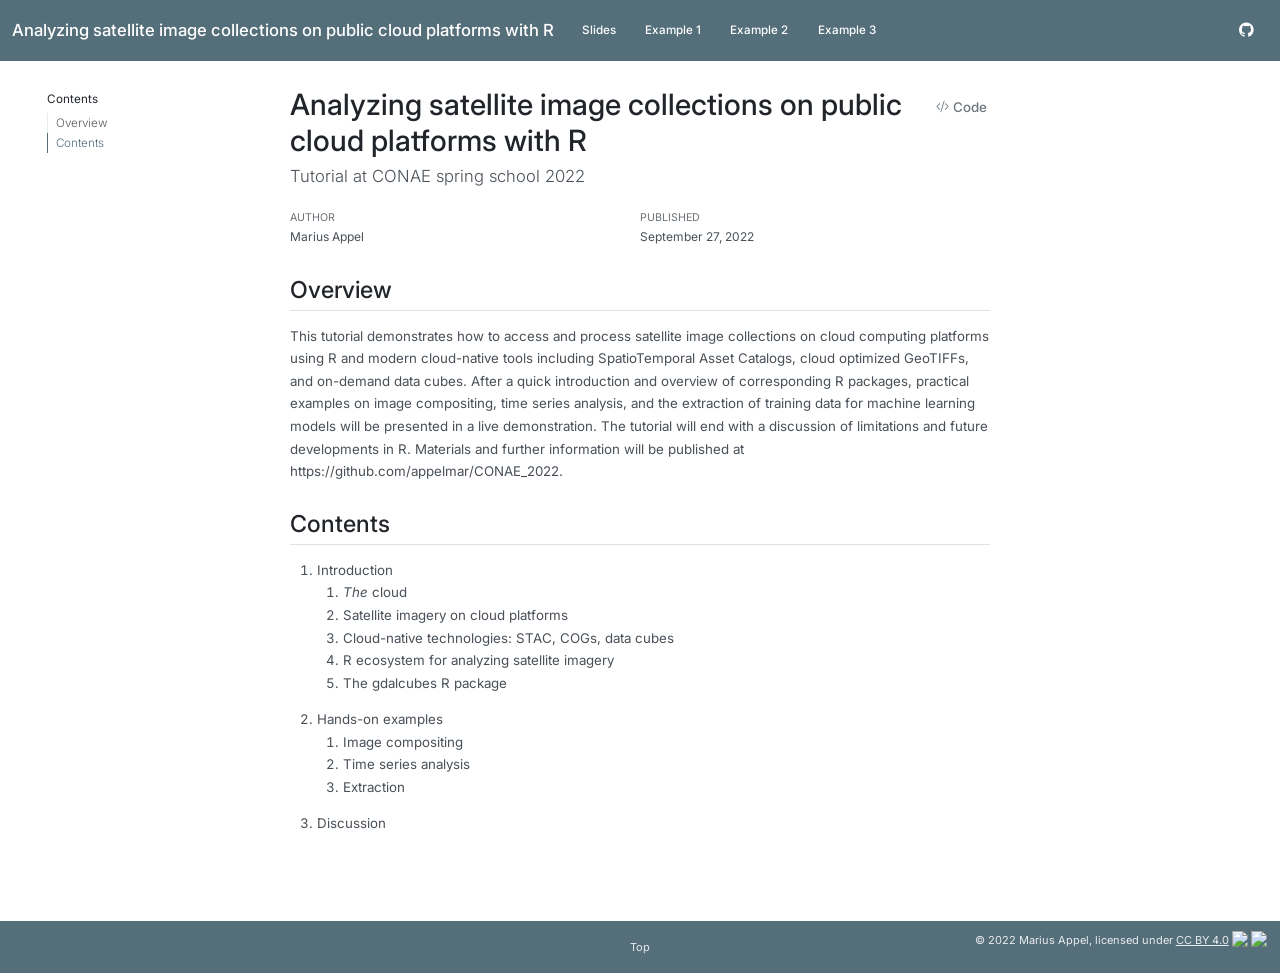
==== docs/index.html @ 3a86fdca "initial commit" ====
<!DOCTYPE html>
<html xmlns="http://www.w3.org/1999/xhtml" lang="en" xml:lang="en"><head>

<meta charset="utf-8">
<meta name="generator" content="quarto-1.0.36">

<meta name="viewport" content="width=device-width, initial-scale=1.0, user-scalable=yes">

<meta name="author" content="Marius Appel">
<meta name="dcterms.date" content="2022-09-27">

<title>Analyzing satellite image collections on public cloud platforms with R</title>
<style>
code{white-space: pre-wrap;}
span.smallcaps{font-variant: small-caps;}
span.underline{text-decoration: underline;}
div.column{display: inline-block; vertical-align: top; width: 50%;}
div.hanging-indent{margin-left: 1.5em; text-indent: -1.5em;}
ul.task-list{list-style: none;}
pre > code.sourceCode { white-space: pre; position: relative; }
pre > code.sourceCode > span { display: inline-block; line-height: 1.25; }
pre > code.sourceCode > span:empty { height: 1.2em; }
.sourceCode { overflow: visible; }
code.sourceCode > span { color: inherit; text-decoration: inherit; }
div.sourceCode { margin: 1em 0; }
pre.sourceCode { margin: 0; }
@media screen {
div.sourceCode { overflow: auto; }
}
@media print {
pre > code.sourceCode { white-space: pre-wrap; }
pre > code.sourceCode > span { text-indent: -5em; padding-left: 5em; }
}
pre.numberSource code
  { counter-reset: source-line 0; }
pre.numberSource code > span
  { position: relative; left: -4em; counter-increment: source-line; }
pre.numberSource code > span > a:first-child::before
  { content: counter(source-line);
    position: relative; left: -1em; text-align: right; vertical-align: baseline;
    border: none; display: inline-block;
    -webkit-touch-callout: none; -webkit-user-select: none;
    -khtml-user-select: none; -moz-user-select: none;
    -ms-user-select: none; user-select: none;
    padding: 0 4px; width: 4em;
    color: #aaaaaa;
  }
pre.numberSource { margin-left: 3em; border-left: 1px solid #aaaaaa;  padding-left: 4px; }
div.sourceCode
  {   }
@media screen {
pre > code.sourceCode > span > a:first-child::before { text-decoration: underline; }
}
code span.al { color: #ff0000; font-weight: bold; } /* Alert */
code span.an { color: #60a0b0; font-weight: bold; font-style: italic; } /* Annotation */
code span.at { color: #7d9029; } /* Attribute */
code span.bn { color: #40a070; } /* BaseN */
code span.bu { } /* BuiltIn */
code span.cf { color: #007020; font-weight: bold; } /* ControlFlow */
code span.ch { color: #4070a0; } /* Char */
code span.cn { color: #880000; } /* Constant */
code span.co { color: #60a0b0; font-style: italic; } /* Comment */
code span.cv { color: #60a0b0; font-weight: bold; font-style: italic; } /* CommentVar */
code span.do { color: #ba2121; font-style: italic; } /* Documentation */
code span.dt { color: #902000; } /* DataType */
code span.dv { color: #40a070; } /* DecVal */
code span.er { color: #ff0000; font-weight: bold; } /* Error */
code span.ex { } /* Extension */
code span.fl { color: #40a070; } /* Float */
code span.fu { color: #06287e; } /* Function */
code span.im { } /* Import */
code span.in { color: #60a0b0; font-weight: bold; font-style: italic; } /* Information */
code span.kw { color: #007020; font-weight: bold; } /* Keyword */
code span.op { color: #666666; } /* Operator */
code span.ot { color: #007020; } /* Other */
code span.pp { color: #bc7a00; } /* Preprocessor */
code span.sc { color: #4070a0; } /* SpecialChar */
code span.ss { color: #bb6688; } /* SpecialString */
code span.st { color: #4070a0; } /* String */
code span.va { color: #19177c; } /* Variable */
code span.vs { color: #4070a0; } /* VerbatimString */
code span.wa { color: #60a0b0; font-weight: bold; font-style: italic; } /* Warning */
</style>


<script src="site_libs/quarto-nav/quarto-nav.js"></script>
<script src="site_libs/quarto-nav/headroom.min.js"></script>
<script src="site_libs/clipboard/clipboard.min.js"></script>
<script src="site_libs/quarto-html/quarto.js"></script>
<script src="site_libs/quarto-html/popper.min.js"></script>
<script src="site_libs/quarto-html/tippy.umd.min.js"></script>
<script src="site_libs/quarto-html/anchor.min.js"></script>
<link href="site_libs/quarto-html/tippy.css" rel="stylesheet">
<link href="site_libs/quarto-html/quarto-syntax-highlighting.css" rel="stylesheet" id="quarto-text-highlighting-styles">
<script src="site_libs/bootstrap/bootstrap.min.js"></script>
<link href="site_libs/bootstrap/bootstrap-icons.css" rel="stylesheet">
<link href="site_libs/bootstrap/bootstrap.min.css" rel="stylesheet" id="quarto-bootstrap" data-mode="light">
<script id="quarto-search-options" type="application/json">{
  "language": {
    "search-no-results-text": "No results",
    "search-matching-documents-text": "matching documents",
    "search-copy-link-title": "Copy link to search",
    "search-hide-matches-text": "Hide additional matches",
    "search-more-match-text": "more match in this document",
    "search-more-matches-text": "more matches in this document",
    "search-clear-button-title": "Clear",
    "search-detached-cancel-button-title": "Cancel",
    "search-submit-button-title": "Submit"
  }
}</script>


</head>

<body class="floating nav-fixed">

<div id="quarto-search-results"></div>
  <header id="quarto-header" class="headroom fixed-top">
    <nav class="navbar navbar-expand-lg navbar-dark ">
      <div class="navbar-container container-fluid">
      <a class="navbar-brand" href="./index.html">
    <span class="navbar-title">Analyzing satellite image collections on public cloud platforms with R</span>
  </a>
          <button class="navbar-toggler" type="button" data-bs-toggle="collapse" data-bs-target="#navbarCollapse" aria-controls="navbarCollapse" aria-expanded="false" aria-label="Toggle navigation" onclick="if (window.quartoToggleHeadroom) { window.quartoToggleHeadroom(); }">
  <span class="navbar-toggler-icon"></span>
</button>
          <div class="collapse navbar-collapse" id="navbarCollapse">
            <ul class="navbar-nav navbar-nav-scroll me-auto">
  <li class="nav-item">
    <a class="nav-link" href="./introduction.html">Slides</a>
  </li>  
  <li class="nav-item">
    <a class="nav-link" href="./ex01.html">Example 1</a>
  </li>  
  <li class="nav-item">
    <a class="nav-link" href="./ex02.html">Example 2</a>
  </li>  
  <li class="nav-item">
    <a class="nav-link" href="./ex03.html">Example 3</a>
  </li>  
</ul>
            <ul class="navbar-nav navbar-nav-scroll ms-auto">
  <li class="nav-item compact">
    <a class="nav-link" href="https://github.com/appelmar/CONAE_2022"><i class="bi bi-github" role="img" aria-label="GitHub">
</i> 
 </a>
  </li>  
</ul>
          </div> <!-- /navcollapse -->
      </div> <!-- /container-fluid -->
    </nav>
</header>
<!-- content -->
<div id="quarto-content" class="quarto-container page-columns page-rows-contents page-layout-article page-navbar">
<!-- sidebar -->
  <nav id="quarto-sidebar" class="sidebar collapse sidebar-navigation floating overflow-auto">
    <nav id="TOC" role="doc-toc">
    <h2 id="toc-title">Contents</h2>
   
  <ul>
  <li><a href="#overview" id="toc-overview" class="nav-link active" data-scroll-target="#overview">Overview</a></li>
  <li><a href="#contents" id="toc-contents" class="nav-link" data-scroll-target="#contents">Contents</a></li>
  </ul>
</nav>
</nav>
<!-- margin-sidebar -->
    <div id="quarto-margin-sidebar" class="sidebar margin-sidebar">
    </div>
<!-- main -->
<main class="content" id="quarto-document-content">

<header id="title-block-header" class="quarto-title-block default">
<div class="quarto-title">
<div class="quarto-title-block"><div><h1 class="title">Analyzing satellite image collections on public cloud platforms with R</h1><button type="button" class="btn code-tools-button" id="quarto-code-tools-source"><i class="bi"></i> Code</button></div></div>
<p class="subtitle lead">Tutorial at CONAE spring school 2022</p>
</div>



<div class="quarto-title-meta">

    <div>
    <div class="quarto-title-meta-heading">Author</div>
    <div class="quarto-title-meta-contents">
             <p>Marius Appel </p>
          </div>
  </div>
    
    <div>
    <div class="quarto-title-meta-heading">Published</div>
    <div class="quarto-title-meta-contents">
      <p class="date">September 27, 2022</p>
    </div>
  </div>
    
  </div>
  

</header>

<section id="overview" class="level2">
<h2 class="anchored" data-anchor-id="overview">Overview</h2>
<p>This tutorial demonstrates how to access and process satellite image collections on cloud computing platforms using R and modern cloud-native tools including SpatioTemporal Asset Catalogs, cloud optimized GeoTIFFs, and on-demand data cubes. After a quick introduction and overview of corresponding R packages, practical examples on image compositing, time series analysis, and the extraction of training data for machine learning models will be presented in a live demonstration. The tutorial will end with a discussion of limitations and future developments in R. Materials and further information will be published at https://github.com/appelmar/CONAE_2022.</p>
</section>
<section id="contents" class="level2">
<h2 class="anchored" data-anchor-id="contents">Contents</h2>
<ol type="1">
<li>Introduction
<ol type="1">
<li><em>The</em> cloud</li>
<li>Satellite imagery on cloud platforms</li>
<li>Cloud-native technologies: STAC, COGs, data cubes</li>
<li>R ecosystem for analyzing satellite imagery</li>
<li>The gdalcubes R package</li>
</ol></li>
<li>Hands-on examples
<ol type="1">
<li>Image compositing</li>
<li>Time series analysis</li>
<li>Extraction</li>
</ol></li>
<li>Discussion</li>
</ol>


<!-- -->

</section>

</main> <!-- /main -->
<script id="quarto-html-after-body" type="application/javascript">
window.document.addEventListener("DOMContentLoaded", function (event) {
  const toggleBodyColorMode = (bsSheetEl) => {
    const mode = bsSheetEl.getAttribute("data-mode");
    const bodyEl = window.document.querySelector("body");
    if (mode === "dark") {
      bodyEl.classList.add("quarto-dark");
      bodyEl.classList.remove("quarto-light");
    } else {
      bodyEl.classList.add("quarto-light");
      bodyEl.classList.remove("quarto-dark");
    }
  }
  const toggleBodyColorPrimary = () => {
    const bsSheetEl = window.document.querySelector("link#quarto-bootstrap");
    if (bsSheetEl) {
      toggleBodyColorMode(bsSheetEl);
    }
  }
  toggleBodyColorPrimary();  
  const icon = "";
  const anchorJS = new window.AnchorJS();
  anchorJS.options = {
    placement: 'right',
    icon: icon
  };
  anchorJS.add('.anchored');
  const clipboard = new window.ClipboardJS('.code-copy-button', {
    target: function(trigger) {
      return trigger.previousElementSibling;
    }
  });
  clipboard.on('success', function(e) {
    // button target
    const button = e.trigger;
    // don't keep focus
    button.blur();
    // flash "checked"
    button.classList.add('code-copy-button-checked');
    var currentTitle = button.getAttribute("title");
    button.setAttribute("title", "Copied!");
    setTimeout(function() {
      button.setAttribute("title", currentTitle);
      button.classList.remove('code-copy-button-checked');
    }, 1000);
    // clear code selection
    e.clearSelection();
  });
  const viewSource = window.document.getElementById('quarto-view-source') ||
                     window.document.getElementById('quarto-code-tools-source');
  if (viewSource) {
    const sourceUrl = viewSource.getAttribute("data-quarto-source-url");
    viewSource.addEventListener("click", function(e) {
      if (sourceUrl) {
        // rstudio viewer pane
        if (/\bcapabilities=\b/.test(window.location)) {
          window.open(sourceUrl);
        } else {
          window.location.href = sourceUrl;
        }
      } else {
        const modal = new bootstrap.Modal(document.getElementById('quarto-embedded-source-code-modal'));
        modal.show();
      }
      return false;
    });
  }
  function toggleCodeHandler(show) {
    return function(e) {
      const detailsSrc = window.document.querySelectorAll(".cell > details > .sourceCode");
      for (let i=0; i<detailsSrc.length; i++) {
        const details = detailsSrc[i].parentElement;
        if (show) {
          details.open = true;
        } else {
          details.removeAttribute("open");
        }
      }
      const cellCodeDivs = window.document.querySelectorAll(".cell > .sourceCode");
      const fromCls = show ? "hidden" : "unhidden";
      const toCls = show ? "unhidden" : "hidden";
      for (let i=0; i<cellCodeDivs.length; i++) {
        const codeDiv = cellCodeDivs[i];
        if (codeDiv.classList.contains(fromCls)) {
          codeDiv.classList.remove(fromCls);
          codeDiv.classList.add(toCls);
        } 
      }
      return false;
    }
  }
  const hideAllCode = window.document.getElementById("quarto-hide-all-code");
  if (hideAllCode) {
    hideAllCode.addEventListener("click", toggleCodeHandler(false));
  }
  const showAllCode = window.document.getElementById("quarto-show-all-code");
  if (showAllCode) {
    showAllCode.addEventListener("click", toggleCodeHandler(true));
  }
  function tippyHover(el, contentFn) {
    const config = {
      allowHTML: true,
      content: contentFn,
      maxWidth: 500,
      delay: 100,
      arrow: false,
      appendTo: function(el) {
          return el.parentElement;
      },
      interactive: true,
      interactiveBorder: 10,
      theme: 'quarto',
      placement: 'bottom-start'
    };
    window.tippy(el, config); 
  }
  const noterefs = window.document.querySelectorAll('a[role="doc-noteref"]');
  for (var i=0; i<noterefs.length; i++) {
    const ref = noterefs[i];
    tippyHover(ref, function() {
      let href = ref.getAttribute('href');
      try { href = new URL(href).hash; } catch {}
      const id = href.replace(/^#\/?/, "");
      const note = window.document.getElementById(id);
      return note.innerHTML;
    });
  }
  var bibliorefs = window.document.querySelectorAll('a[role="doc-biblioref"]');
  for (var i=0; i<bibliorefs.length; i++) {
    const ref = bibliorefs[i];
    const cites = ref.parentNode.getAttribute('data-cites').split(' ');
    tippyHover(ref, function() {
      var popup = window.document.createElement('div');
      cites.forEach(function(cite) {
        var citeDiv = window.document.createElement('div');
        citeDiv.classList.add('hanging-indent');
        citeDiv.classList.add('csl-entry');
        var biblioDiv = window.document.getElementById('ref-' + cite);
        if (biblioDiv) {
          citeDiv.innerHTML = biblioDiv.innerHTML;
        }
        popup.appendChild(citeDiv);
      });
      return popup.innerHTML;
    });
  }
});
</script><div class="modal fade" id="quarto-embedded-source-code-modal" tabindex="-1" aria-labelledby="quarto-embedded-source-code-modal-label" aria-hidden="true"><div class="modal-dialog modal-dialog-scrollable"><div class="modal-content"><div class="modal-header"><h5 class="modal-title" id="quarto-embedded-source-code-modal-label">Source Code</h5><button class="btn-close" data-bs-dismiss="modal"></button></div><div class="modal-body"><div class="">
<div class="sourceCode" id="cb1" data-shortcodes="false"><pre class="sourceCode markdown code-with-copy"><code class="sourceCode markdown"><span id="cb1-1"><a href="#cb1-1" aria-hidden="true" tabindex="-1"></a><span class="co">---</span></span>
<span id="cb1-2"><a href="#cb1-2" aria-hidden="true" tabindex="-1"></a><span class="an">title:</span><span class="co"> "Analyzing satellite image collections on public cloud platforms with R"</span></span>
<span id="cb1-3"><a href="#cb1-3" aria-hidden="true" tabindex="-1"></a><span class="an">subtitle:</span><span class="co"> "Tutorial at CONAE spring school 2022"</span></span>
<span id="cb1-4"><a href="#cb1-4" aria-hidden="true" tabindex="-1"></a><span class="an">date:</span><span class="co"> "Sept. 27, 2022"</span></span>
<span id="cb1-5"><a href="#cb1-5" aria-hidden="true" tabindex="-1"></a><span class="an">author:</span><span class="co"> "Marius Appel"</span></span>
<span id="cb1-6"><a href="#cb1-6" aria-hidden="true" tabindex="-1"></a><span class="an">toc:</span><span class="co"> true</span></span>
<span id="cb1-7"><a href="#cb1-7" aria-hidden="true" tabindex="-1"></a><span class="co">---</span></span>
<span id="cb1-8"><a href="#cb1-8" aria-hidden="true" tabindex="-1"></a></span>
<span id="cb1-9"><a href="#cb1-9" aria-hidden="true" tabindex="-1"></a></span>
<span id="cb1-10"><a href="#cb1-10" aria-hidden="true" tabindex="-1"></a></span>
<span id="cb1-11"><a href="#cb1-11" aria-hidden="true" tabindex="-1"></a></span>
<span id="cb1-12"><a href="#cb1-12" aria-hidden="true" tabindex="-1"></a></span>
<span id="cb1-13"><a href="#cb1-13" aria-hidden="true" tabindex="-1"></a><span class="fu">## Overview</span></span>
<span id="cb1-14"><a href="#cb1-14" aria-hidden="true" tabindex="-1"></a></span>
<span id="cb1-15"><a href="#cb1-15" aria-hidden="true" tabindex="-1"></a>This tutorial demonstrates how to access and process satellite image collections on cloud computing platforms using R and modern cloud-native tools including SpatioTemporal Asset Catalogs, cloud optimized GeoTIFFs, and on-demand data cubes. After a quick introduction and overview of corresponding R packages, practical examples on image compositing, time series analysis, and the extraction of training data for machine learning models will be presented in a live demonstration. The tutorial will end with a discussion of limitations and future developments in R.  Materials and further information will be published at https://github.com/appelmar/CONAE_2022.</span>
<span id="cb1-16"><a href="#cb1-16" aria-hidden="true" tabindex="-1"></a></span>
<span id="cb1-17"><a href="#cb1-17" aria-hidden="true" tabindex="-1"></a><span class="fu">## Contents</span></span>
<span id="cb1-18"><a href="#cb1-18" aria-hidden="true" tabindex="-1"></a></span>
<span id="cb1-19"><a href="#cb1-19" aria-hidden="true" tabindex="-1"></a><span class="ss">1. </span>Introduction</span>
<span id="cb1-20"><a href="#cb1-20" aria-hidden="true" tabindex="-1"></a><span class="ss">    1. </span>_The_ cloud</span>
<span id="cb1-21"><a href="#cb1-21" aria-hidden="true" tabindex="-1"></a><span class="ss">    2. </span>Satellite imagery on cloud platforms</span>
<span id="cb1-22"><a href="#cb1-22" aria-hidden="true" tabindex="-1"></a><span class="ss">    3. </span>Cloud-native technologies: STAC, COGs, data cubes</span>
<span id="cb1-23"><a href="#cb1-23" aria-hidden="true" tabindex="-1"></a><span class="ss">    4. </span>R ecosystem for analyzing satellite imagery</span>
<span id="cb1-24"><a href="#cb1-24" aria-hidden="true" tabindex="-1"></a><span class="ss">    5. </span>The gdalcubes R package</span>
<span id="cb1-25"><a href="#cb1-25" aria-hidden="true" tabindex="-1"></a><span class="ss">2. </span>Hands-on examples</span>
<span id="cb1-26"><a href="#cb1-26" aria-hidden="true" tabindex="-1"></a><span class="ss">    1. </span>Image compositing</span>
<span id="cb1-27"><a href="#cb1-27" aria-hidden="true" tabindex="-1"></a><span class="ss">    2. </span>Time series analysis</span>
<span id="cb1-28"><a href="#cb1-28" aria-hidden="true" tabindex="-1"></a><span class="ss">    3. </span>Extraction</span>
<span id="cb1-29"><a href="#cb1-29" aria-hidden="true" tabindex="-1"></a><span class="ss">3. </span>Discussion</span>
<span id="cb1-30"><a href="#cb1-30" aria-hidden="true" tabindex="-1"></a>  </span></code><button title="Copy to Clipboard" class="code-copy-button"><i class="bi"></i></button></pre></div>
</div></div></div></div></div>
</div> <!-- /content -->
<footer class="footer">
  <div class="nav-footer">
      <div class="nav-footer-center">
        <ul class="footer-items list-unstyled">
    <li class="nav-item">
    <a class="nav-link" href="./´#top">Top</a>
  </li>  
</ul>
      </div>
    <div class="nav-footer-right">
      <ul class="footer-items list-unstyled">
    <li class="nav-item">
 © 2022 Marius Appel, <span xmlns:cc="http://creativecommons.org/ns#" xmlns:dct="http://purl.org/dc/terms/">licensed under <a href="http://creativecommons.org/licenses/by/4.0/?ref=chooser-v1" target="_blank" rel="license noopener noreferrer" style="display:inline-block;">CC BY 4.0<img style="height:18px!important;margin-left:3px;vertical-align:text-bottom;" src="https://mirrors.creativecommons.org/presskit/icons/cc.svg?ref=chooser-v1"><img style="height:18px!important;margin-left:3px;vertical-align:text-bottom;" src="https://mirrors.creativecommons.org/presskit/icons/by.svg?ref=chooser-v1"></a><p></p>
  </span></li>  
</ul>
    </div>
  </div>
</footer>



</body></html>
---- docs/site_libs/quarto-html/tippy.css ----
.tippy-box[data-animation=fade][data-state=hidden]{opacity:0}[data-tippy-root]{max-width:calc(100vw - 10px)}.tippy-box{position:relative;background-color:#333;color:#fff;border-radius:4px;font-size:14px;line-height:1.4;white-space:normal;outline:0;transition-property:transform,visibility,opacity}.tippy-box[data-placement^=top]>.tippy-arrow{bottom:0}.tippy-box[data-placement^=top]>.tippy-arrow:before{bottom:-7px;left:0;border-width:8px 8px 0;border-top-color:initial;transform-origin:center top}.tippy-box[data-placement^=bottom]>.tippy-arrow{top:0}.tippy-box[data-placement^=bottom]>.tippy-arrow:before{top:-7px;left:0;border-width:0 8px 8px;border-bottom-color:initial;transform-origin:center bottom}.tippy-box[data-placement^=left]>.tippy-arrow{right:0}.tippy-box[data-placement^=left]>.tippy-arrow:before{border-width:8px 0 8px 8px;border-left-color:initial;right:-7px;transform-origin:center left}.tippy-box[data-placement^=right]>.tippy-arrow{left:0}.tippy-box[data-placement^=right]>.tippy-arrow:before{left:-7px;border-width:8px 8px 8px 0;border-right-color:initial;transform-origin:center right}.tippy-box[data-inertia][data-state=visible]{transition-timing-function:cubic-bezier(.54,1.5,.38,1.11)}.tippy-arrow{width:16px;height:16px;color:#333}.tippy-arrow:before{content:"";position:absolute;border-color:transparent;border-style:solid}.tippy-content{position:relative;padding:5px 9px;z-index:1}
---- docs/site_libs/quarto-html/quarto-syntax-highlighting.css ----
/* quarto syntax highlight colors */
:root {
  --quarto-hl-ot-color: #003B4F;
  --quarto-hl-at-color: #657422;
  --quarto-hl-ss-color: #20794D;
  --quarto-hl-an-color: #5E5E5E;
  --quarto-hl-fu-color: #4758AB;
  --quarto-hl-st-color: #20794D;
  --quarto-hl-cf-color: #003B4F;
  --quarto-hl-op-color: #5E5E5E;
  --quarto-hl-er-color: #AD0000;
  --quarto-hl-bn-color: #AD0000;
  --quarto-hl-al-color: #AD0000;
  --quarto-hl-va-color: #111111;
  --quarto-hl-bu-color: inherit;
  --quarto-hl-ex-color: inherit;
  --quarto-hl-pp-color: #AD0000;
  --quarto-hl-in-color: #5E5E5E;
  --quarto-hl-vs-color: #20794D;
  --quarto-hl-wa-color: #5E5E5E;
  --quarto-hl-do-color: #5E5E5E;
  --quarto-hl-im-color: #00769E;
  --quarto-hl-ch-color: #20794D;
  --quarto-hl-dt-color: #AD0000;
  --quarto-hl-fl-color: #AD0000;
  --quarto-hl-co-color: #5E5E5E;
  --quarto-hl-cv-color: #5E5E5E;
  --quarto-hl-cn-color: #8f5902;
  --quarto-hl-sc-color: #5E5E5E;
  --quarto-hl-dv-color: #AD0000;
  --quarto-hl-kw-color: #003B4F;
}

/* other quarto variables */
:root {
  --quarto-font-monospace: "Roboto Mono";
}

pre > code.sourceCode > span {
  color: #003B4F;
}

code span {
  color: #003B4F;
}

code.sourceCode > span {
  color: #003B4F;
}

div.sourceCode,
div.sourceCode pre.sourceCode {
  color: #003B4F;
}

code span.ot {
  color: #003B4F;
}

code span.at {
  color: #657422;
}

code span.ss {
  color: #20794D;
}

code span.an {
  color: #5E5E5E;
}

code span.fu {
  color: #4758AB;
}

code span.st {
  color: #20794D;
}

code span.cf {
  color: #003B4F;
}

code span.op {
  color: #5E5E5E;
}

code span.er {
  color: #AD0000;
}

code span.bn {
  color: #AD0000;
}

code span.al {
  color: #AD0000;
}

code span.va {
  color: #111111;
}

code span.pp {
  color: #AD0000;
}

code span.in {
  color: #5E5E5E;
}

code span.vs {
  color: #20794D;
}

code span.wa {
  color: #5E5E5E;
  font-style: italic;
}

code span.do {
  color: #5E5E5E;
  font-style: italic;
}

code span.im {
  color: #00769E;
}

code span.ch {
  color: #20794D;
}

code span.dt {
  color: #AD0000;
}

code span.fl {
  color: #AD0000;
}

code span.co {
  color: #5E5E5E;
}

code span.cv {
  color: #5E5E5E;
  font-style: italic;
}

code span.cn {
  color: #8f5902;
}

code span.sc {
  color: #5E5E5E;
}

code span.dv {
  color: #AD0000;
}

code span.kw {
  color: #003B4F;
}

.prevent-inlining {
  content: "</";
}

/*# sourceMappingURL=debc5d5d77c3f9108843748ff7464032.css.map */
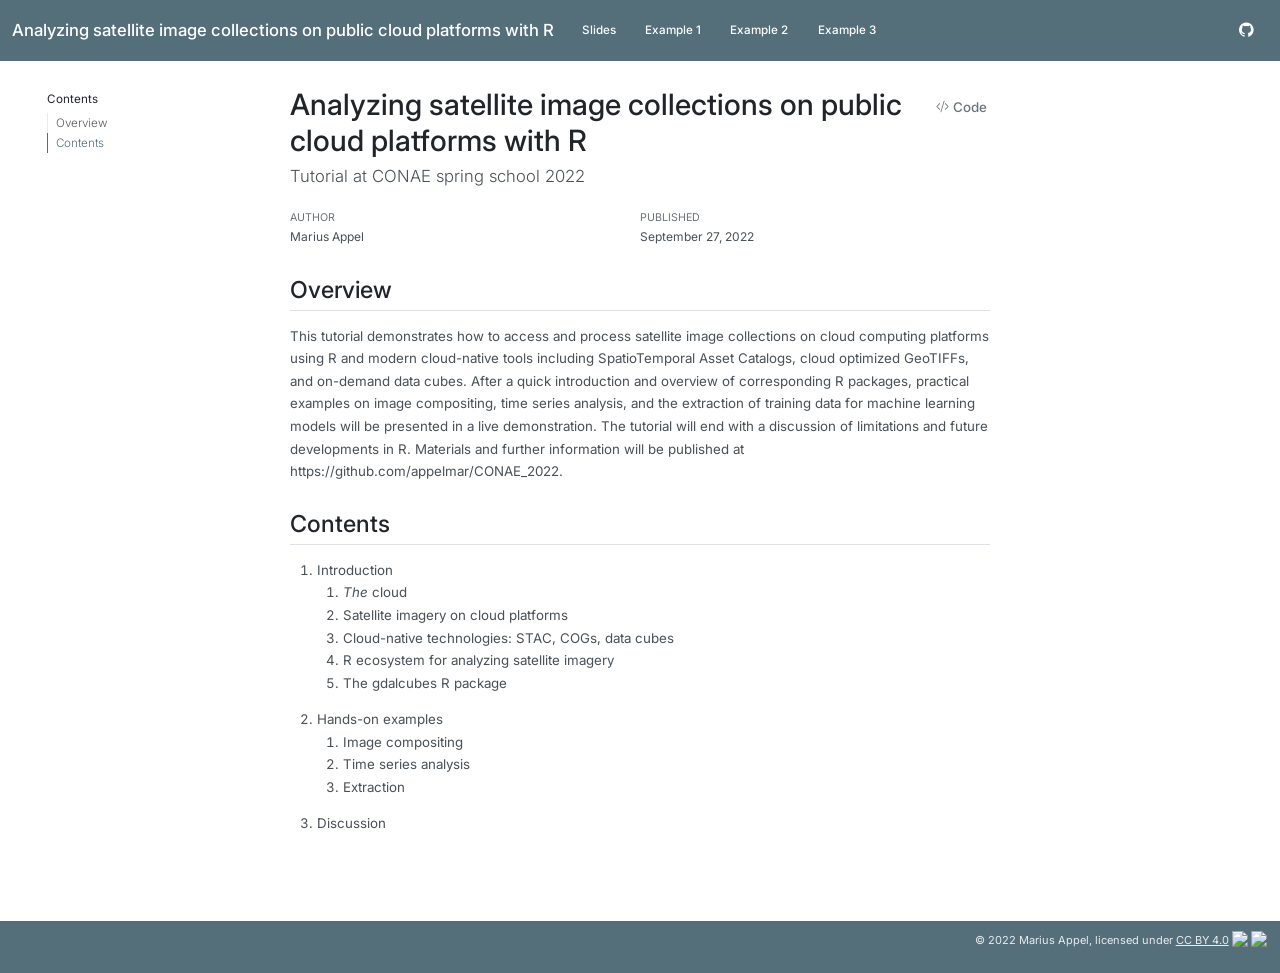
==== commit 5af1e205: "update" ====
--- a/docs/index.html
+++ b/docs/index.html
@@ -410,13 +410,6 @@
 </div> <!-- /content -->
 <footer class="footer">
   <div class="nav-footer">
-      <div class="nav-footer-center">
-        <ul class="footer-items list-unstyled">
-    <li class="nav-item">
-    <a class="nav-link" href="./´#top">Top</a>
-  </li>  
-</ul>
-      </div>
     <div class="nav-footer-right">
       <ul class="footer-items list-unstyled">
     <li class="nav-item">
--- a/docs/site_libs/quarto-html/quarto-syntax-highlighting.css
+++ b/docs/site_libs/quarto-html/quarto-syntax-highlighting.css
@@ -33,7 +33,7 @@
 
 /* other quarto variables */
 :root {
-  --quarto-font-monospace: "Roboto Mono";
+  --quarto-font-monospace: "Roboto Mono", "Courier", "monospace";
 }
 
 pre > code.sourceCode > span {
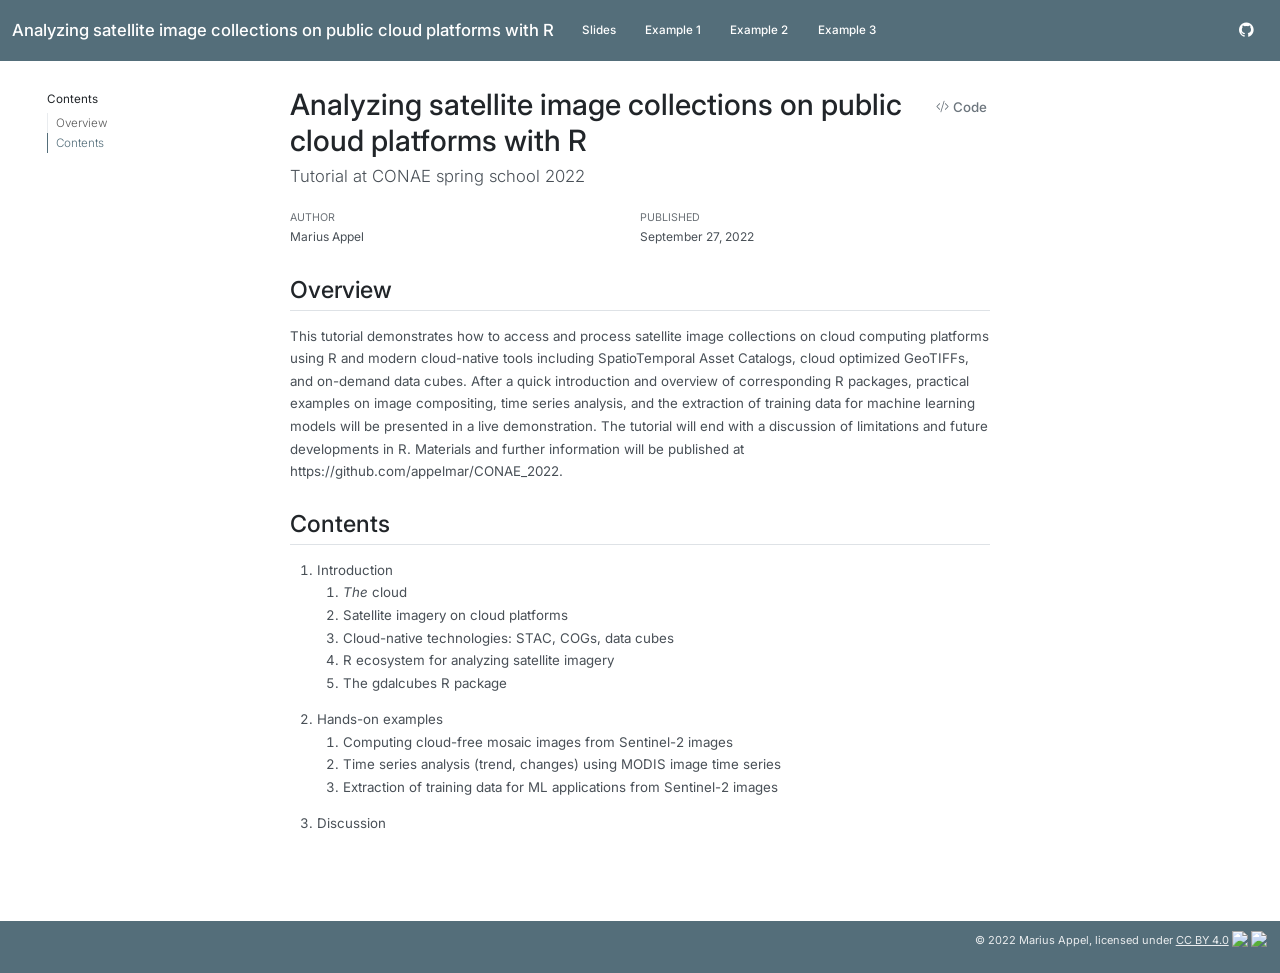
==== commit 8e42d00d: "update" ====
--- a/docs/index.html
+++ b/docs/index.html
@@ -2,7 +2,7 @@
 <html xmlns="http://www.w3.org/1999/xhtml" lang="en" xml:lang="en"><head>
 
 <meta charset="utf-8">
-<meta name="generator" content="quarto-1.0.36">
+<meta name="generator" content="quarto-1.0.38">
 
 <meta name="viewport" content="width=device-width, initial-scale=1.0, user-scalable=yes">
 
@@ -215,9 +215,9 @@
 </ol></li>
 <li>Hands-on examples
 <ol type="1">
-<li>Image compositing</li>
-<li>Time series analysis</li>
-<li>Extraction</li>
+<li>Computing cloud-free mosaic images from Sentinel-2 images</li>
+<li>Time series analysis (trend, changes) using MODIS image time series</li>
+<li>Extraction of training data for ML applications from Sentinel-2 images</li>
 </ol></li>
 <li>Discussion</li>
 </ol>
@@ -401,9 +401,9 @@
 <span id="cb1-23"><a href="#cb1-23" aria-hidden="true" tabindex="-1"></a><span class="ss">    4. </span>R ecosystem for analyzing satellite imagery</span>
 <span id="cb1-24"><a href="#cb1-24" aria-hidden="true" tabindex="-1"></a><span class="ss">    5. </span>The gdalcubes R package</span>
 <span id="cb1-25"><a href="#cb1-25" aria-hidden="true" tabindex="-1"></a><span class="ss">2. </span>Hands-on examples</span>
-<span id="cb1-26"><a href="#cb1-26" aria-hidden="true" tabindex="-1"></a><span class="ss">    1. </span>Image compositing</span>
-<span id="cb1-27"><a href="#cb1-27" aria-hidden="true" tabindex="-1"></a><span class="ss">    2. </span>Time series analysis</span>
-<span id="cb1-28"><a href="#cb1-28" aria-hidden="true" tabindex="-1"></a><span class="ss">    3. </span>Extraction</span>
+<span id="cb1-26"><a href="#cb1-26" aria-hidden="true" tabindex="-1"></a><span class="ss">    1. </span>Computing cloud-free mosaic images from Sentinel-2 images</span>
+<span id="cb1-27"><a href="#cb1-27" aria-hidden="true" tabindex="-1"></a><span class="ss">    2. </span>Time series analysis (trend, changes) using MODIS image time series</span>
+<span id="cb1-28"><a href="#cb1-28" aria-hidden="true" tabindex="-1"></a><span class="ss">    3. </span>Extraction of training data for ML applications from Sentinel-2 images</span>
 <span id="cb1-29"><a href="#cb1-29" aria-hidden="true" tabindex="-1"></a><span class="ss">3. </span>Discussion</span>
 <span id="cb1-30"><a href="#cb1-30" aria-hidden="true" tabindex="-1"></a>  </span></code><button title="Copy to Clipboard" class="code-copy-button"><i class="bi"></i></button></pre></div>
 </div></div></div></div></div>
